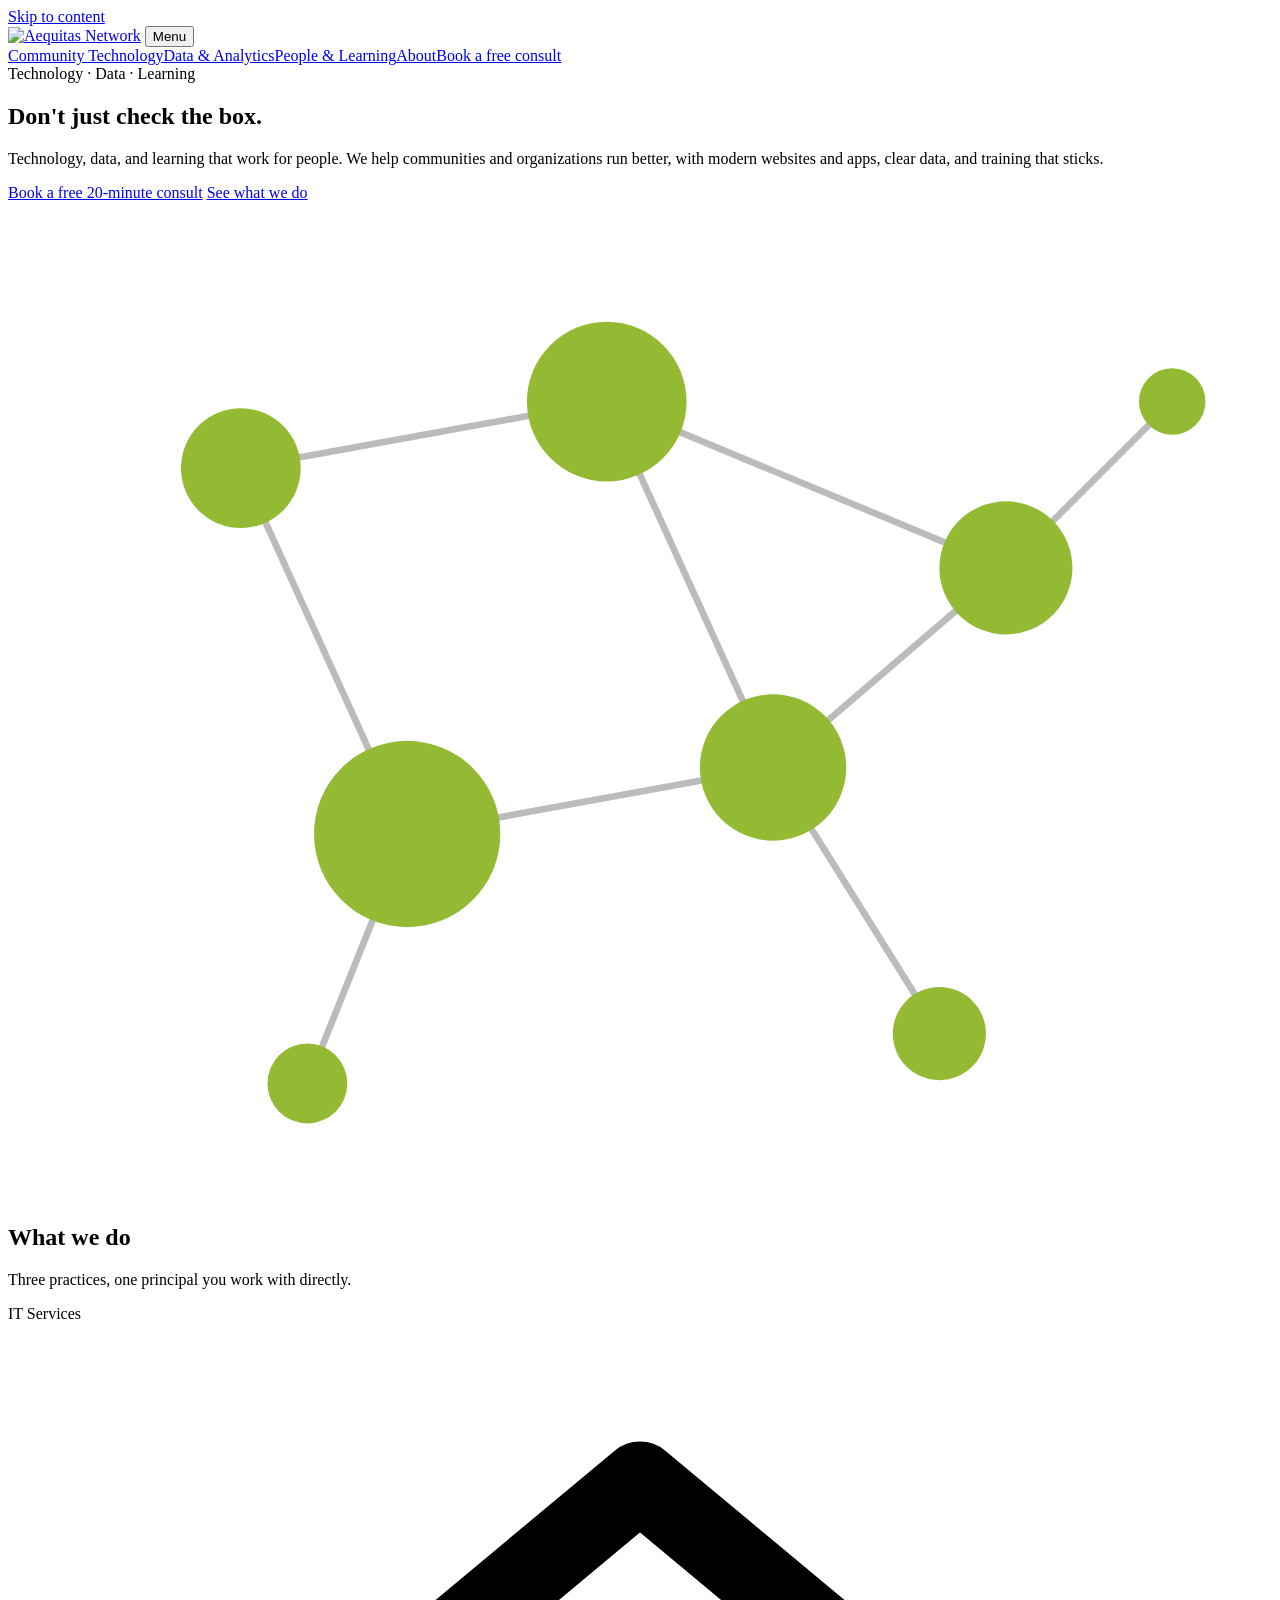
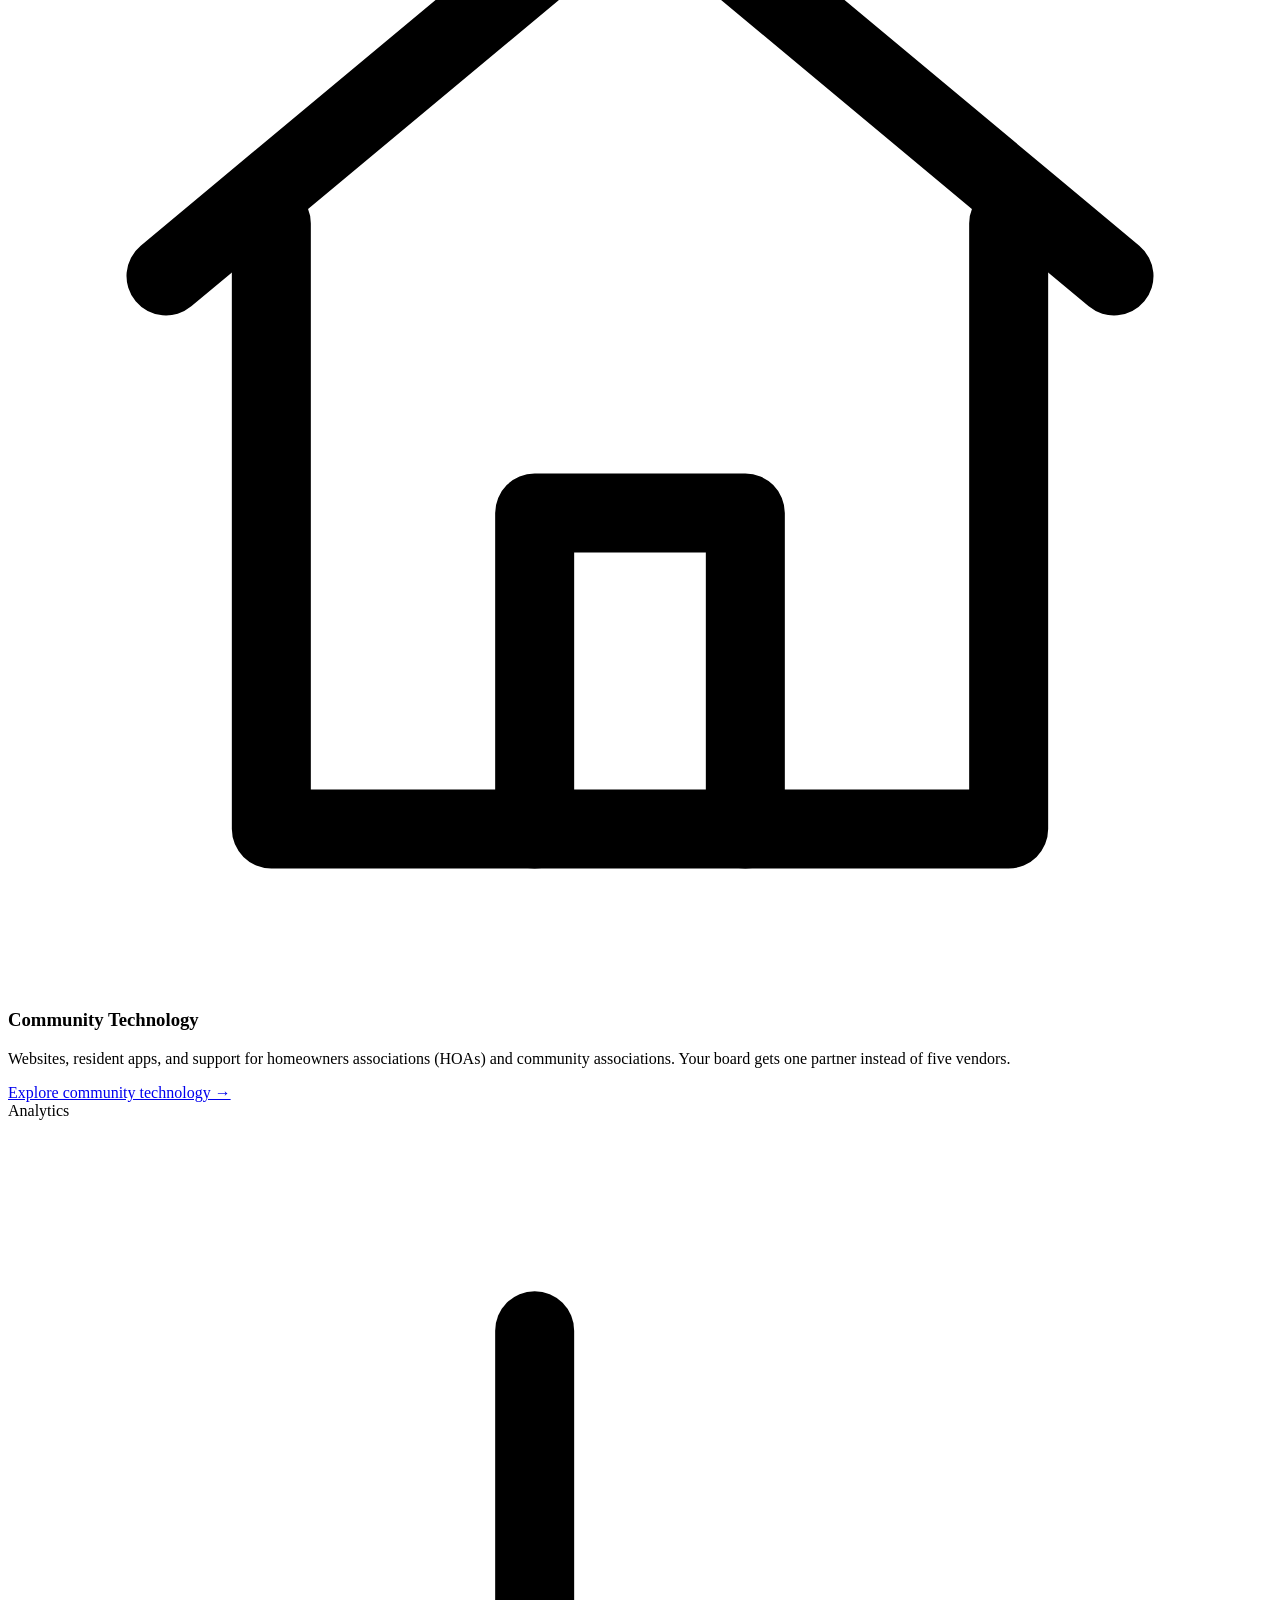
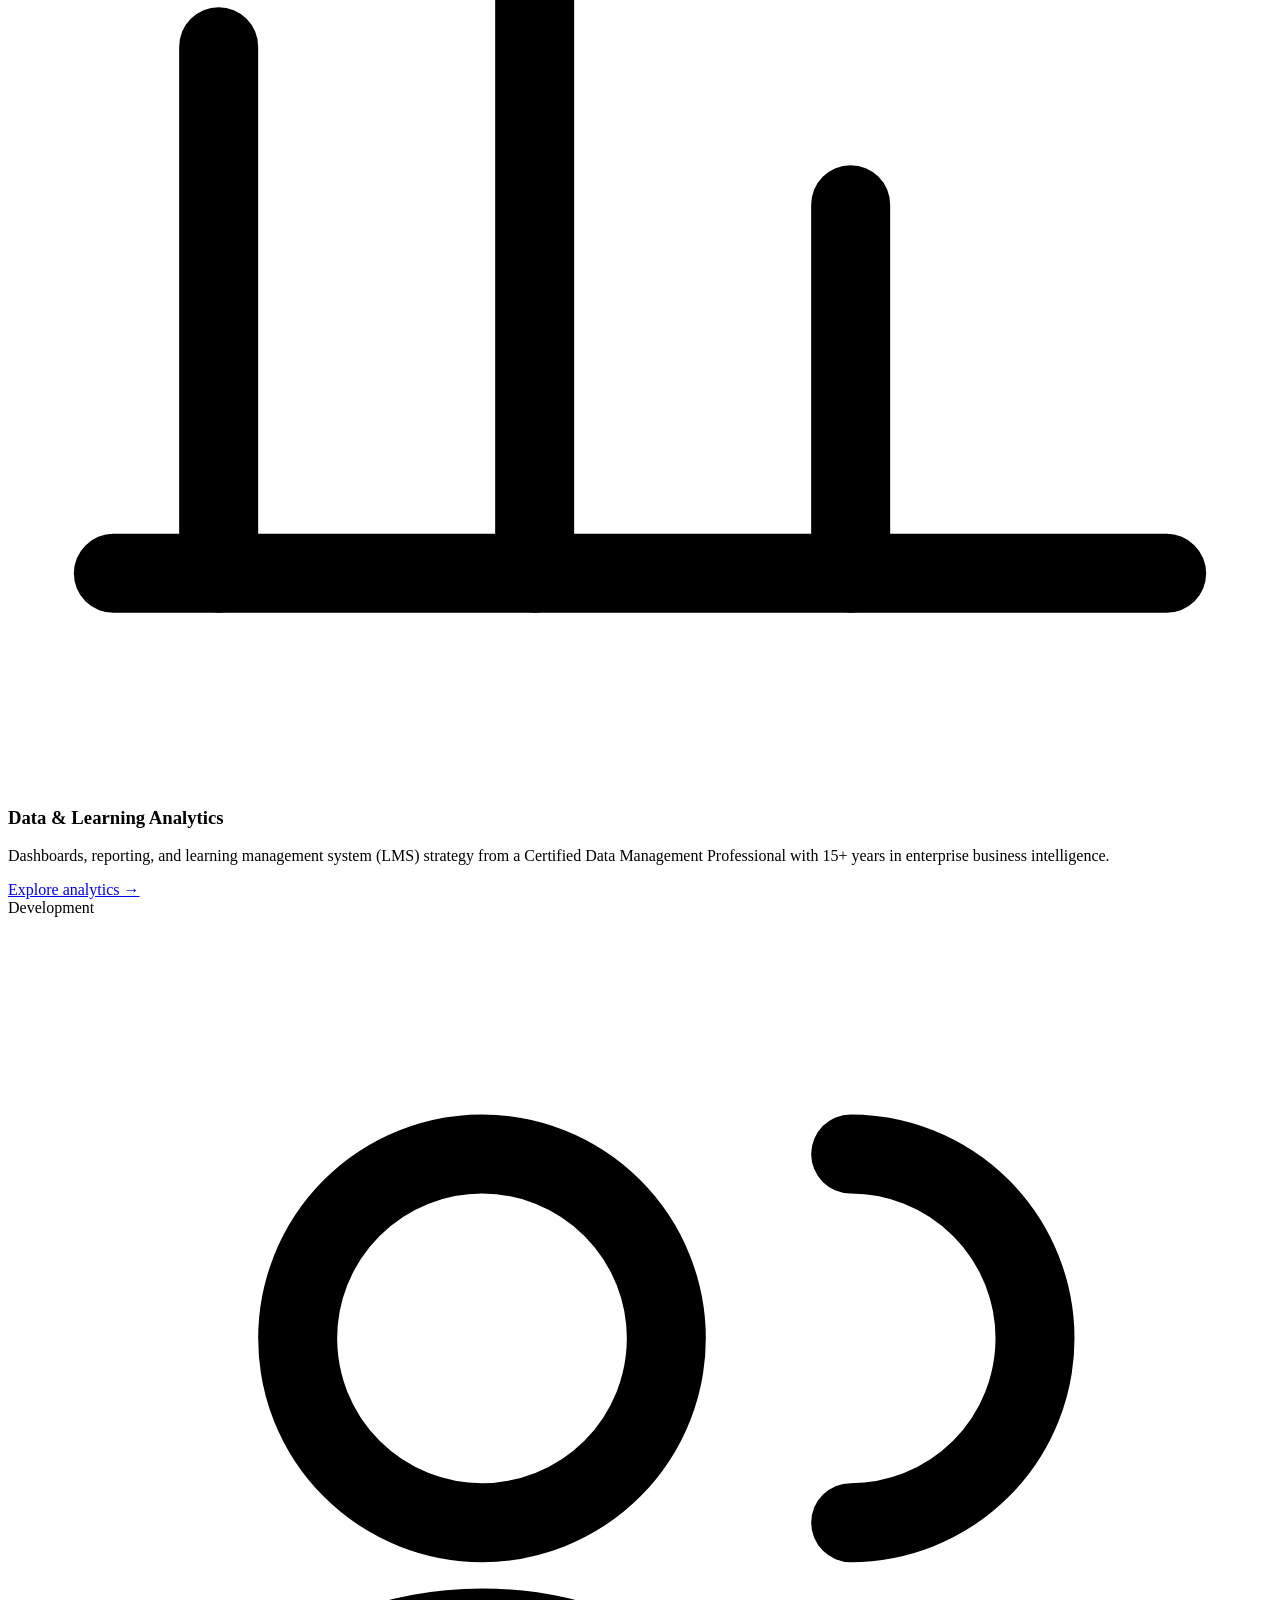
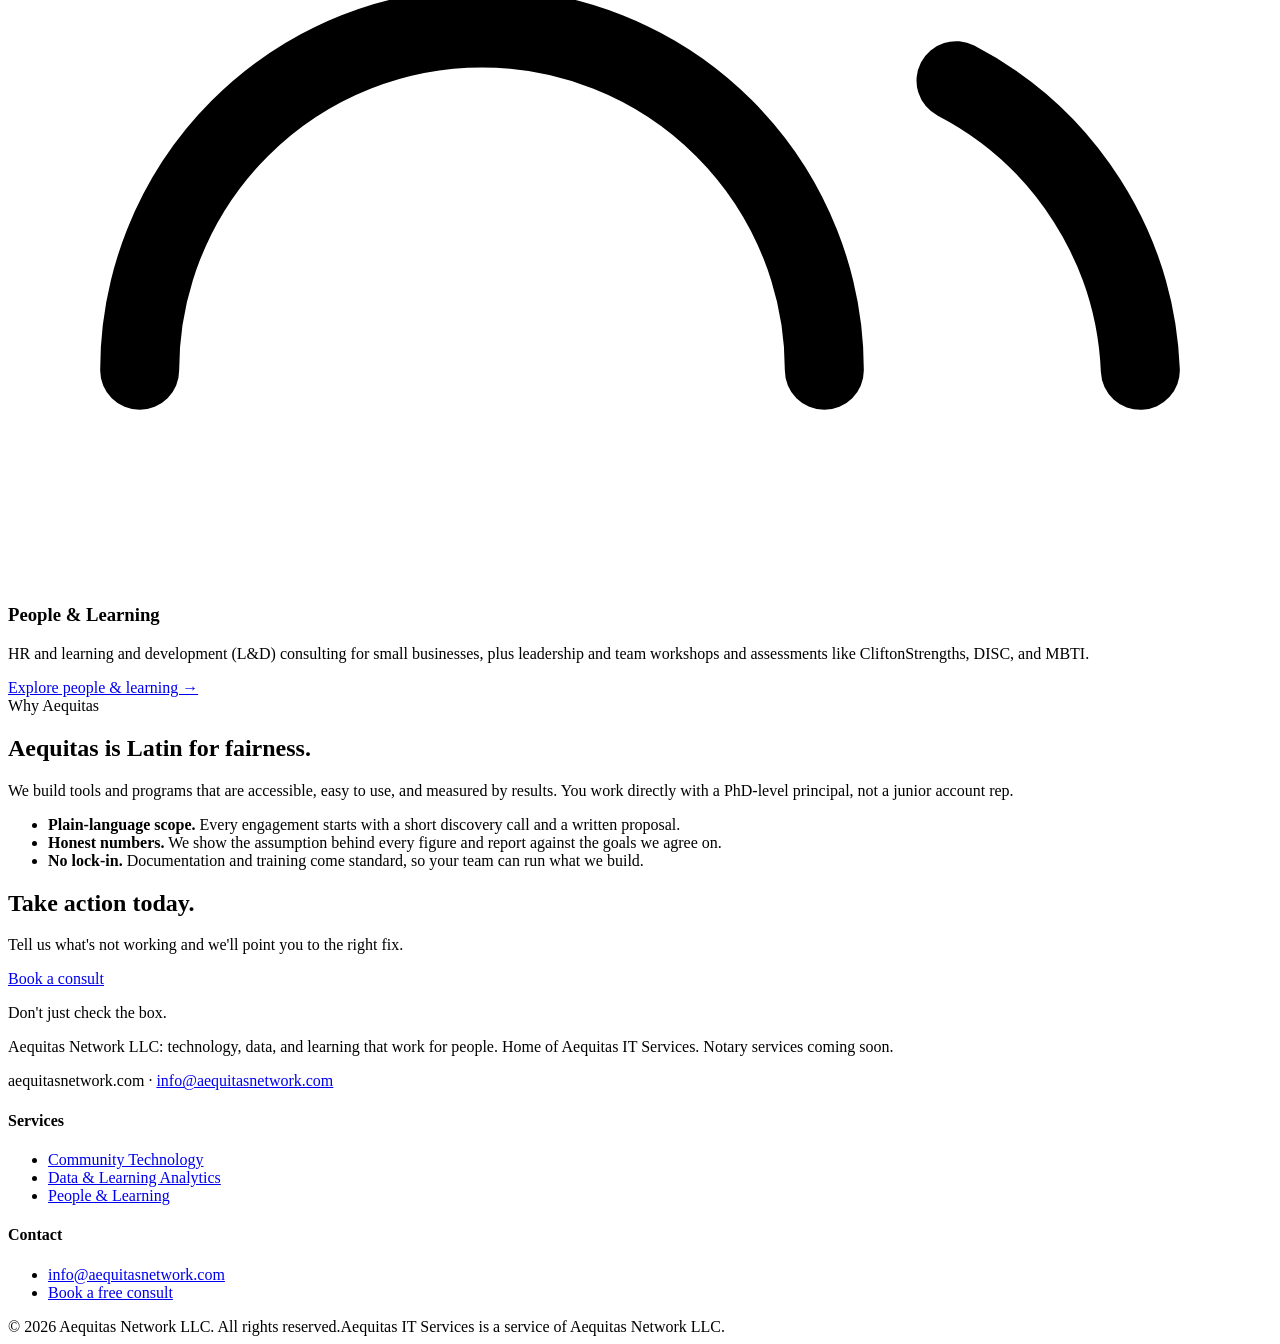
==== index.html @ b28aafee "Add site pages, build script, and custom domain" ====
<!doctype html>
<html lang="en">
<head>
<meta charset="utf-8">
<meta name="viewport" content="width=device-width, initial-scale=1">
<title>Aequitas Network | Technology, data, and learning that work for people</title>
<meta name="description" content="Aequitas Network helps HOAs, small businesses, and organizations with community technology, data and learning analytics, and HR and learning consulting.">
<meta property="og:title" content="Aequitas Network | Technology, data, and learning that work for people">
<meta property="og:description" content="Aequitas Network helps HOAs, small businesses, and organizations with community technology, data and learning analytics, and HR and learning consulting.">
<meta property="og:type" content="website">
<link rel="canonical" href="https://www.aequitasnetwork.com/">
<link rel="icon" href="assets/favicon.png" type="image/png">
<link rel="apple-touch-icon" href="assets/apple-touch-icon.png">
<meta property="og:image" content="https://www.aequitasnetwork.com/assets/aequitas-network-horizontal.png">
<link rel="preconnect" href="https://fonts.googleapis.com"><link rel="preconnect" href="https://fonts.gstatic.com" crossorigin><link href="https://fonts.googleapis.com/css2?family=Lexend:wght@400;500;600&family=Righteous&display=swap" rel="stylesheet">
<link rel="stylesheet" href="assets/styles.css">
</head>
<body>
<a class="skip" href="#main">Skip to content</a>
<header class="site-header">
  <div class="wrap">
    <a class="brand" href="index.html"><img src="assets/aequitas-network-horizontal.png" alt="Aequitas Network" width="180" height="36"></a>
    <button class="nav-toggle" aria-expanded="false" aria-controls="nav">Menu</button>
    <nav class="nav" id="nav"><a href="community-technology.html">Community Technology</a><a href="analytics.html">Data & Analytics</a><a href="people-learning.html">People & Learning</a><a href="about.html">About</a><a class="btn" href="contact.html">Book a free consult</a></nav>
  </div>
</header>
<main id="main">
<section class="hero">
  <div class="wrap hero-grid">
    <div>
      <span class="label">Technology &middot; Data &middot; Learning</span>
      <h1 class="display-xl">Don't just check the box.</h1>
      <p class="lead">Technology, data, and learning that work for people. We help communities and organizations run better, with modern websites and apps, clear data, and training that sticks.</p>
      <div class="actions">
        <a class="btn" href="contact.html">Book a free 20-minute consult</a>
        <a class="btn secondary" href="#services">See what we do</a>
      </div>
    </div>
    <svg class="nodes" viewBox="0 0 380 300" role="img" aria-label="Decorative network of connected nodes">
      <g stroke="#414042" stroke-width="2" stroke-linecap="round" opacity=".35">
        <line x1="70" y1="80" x2="180" y2="60"/><line x1="180" y1="60" x2="300" y2="110"/><line x1="70" y1="80" x2="120" y2="190"/>
        <line x1="120" y1="190" x2="230" y2="170"/><line x1="230" y1="170" x2="300" y2="110"/><line x1="180" y1="60" x2="230" y2="170"/>
        <line x1="230" y1="170" x2="280" y2="250"/><line x1="120" y1="190" x2="90" y2="265"/><line x1="300" y1="110" x2="350" y2="60"/>
      </g>
      <g fill="#94ba33">
        <circle cx="70" cy="80" r="18"/><circle cx="180" cy="60" r="24"/><circle cx="300" cy="110" r="20"/><circle cx="120" cy="190" r="28"/>
        <circle cx="230" cy="170" r="22"/><circle cx="280" cy="250" r="14"/><circle cx="90" cy="265" r="12"/><circle cx="350" cy="60" r="10"/>
      </g>
    </svg>
  </div>
</section>

<section id="services">
  <div class="wrap">
    <div class="section-head">
      <h2 class="display">What we do</h2>
      <p>Three practices, one principal you work with directly.</p>
    </div>
    <div class="grid three">
      <article class="card">
        <span class="tag it">IT Services</span>
        <div class="icon it"><svg viewBox="0 0 24 24" fill="none" stroke="currentColor" stroke-width="1.5" stroke-linecap="round" stroke-linejoin="round"><path d="M3 10.5 12 3l9 7.5"/><path d="M5 9.5V21h14V9.5"/><path d="M10 21v-6h4v6"/></svg></div>
        <h3>Community Technology</h3>
        <p>Websites, resident apps, and support for homeowners associations (HOAs) and community associations. Your board gets one partner instead of five vendors.</p>
        <a class="more it" href="community-technology.html">Explore community technology &rarr;</a>
      </article>
      <article class="card">
        <span class="tag">Analytics</span>
        <div class="icon"><svg viewBox="0 0 24 24" fill="none" stroke="currentColor" stroke-width="1.5" stroke-linecap="round" stroke-linejoin="round"><path d="M4 20V10"/><path d="M10 20V4"/><path d="M16 20v-7"/><path d="M22 20H2"/></svg></div>
        <h3>Data &amp; Learning Analytics</h3>
        <p>Dashboards, reporting, and learning management system (LMS) strategy from a Certified Data Management Professional with 15+ years in enterprise business intelligence.</p>
        <a class="more" href="analytics.html">Explore analytics &rarr;</a>
      </article>
      <article class="card">
        <span class="tag">Development</span>
        <div class="icon"><svg viewBox="0 0 24 24" fill="none" stroke="currentColor" stroke-width="1.5" stroke-linecap="round" stroke-linejoin="round"><circle cx="9" cy="8" r="3.5"/><path d="M2.5 20a6.5 6.5 0 0 1 13 0"/><path d="M16 4.5a3.5 3.5 0 0 1 0 7"/><path d="M18 14.5a6.5 6.5 0 0 1 3.5 5.5"/></svg></div>
        <h3>People &amp; Learning</h3>
        <p>HR and learning and development (L&amp;D) consulting for small businesses, plus leadership and team workshops and assessments like CliftonStrengths, DISC, and MBTI.</p>
        <a class="more" href="people-learning.html">Explore people &amp; learning &rarr;</a>
      </article>
    </div>
  </div>
</section>

<section class="alt">
  <div class="wrap grid two">
    <div>
      <span class="label">Why Aequitas</span>
      <h2 class="display">Aequitas is Latin for fairness.</h2>
      <p>We build tools and programs that are accessible, easy to use, and measured by results. You work directly with a PhD-level principal, not a junior account rep.</p>
    </div>
    <ul class="checklist">
      <li><strong>Plain-language scope.</strong> Every engagement starts with a short discovery call and a written proposal.</li>
      <li><strong>Honest numbers.</strong> We show the assumption behind every figure and report against the goals we agree on.</li>
      <li><strong>No lock-in.</strong> Documentation and training come standard, so your team can run what we build.</li>
    </ul>
  </div>
</section>

<section>
  <div class="wrap">
    <div class="cta">
      <div>
        <h2 class="display">Take action today.</h2>
        <p>Tell us what's not working and we'll point you to the right fix.</p>
      </div>
      <a class="btn" href="contact.html">Book a consult</a>
    </div>
  </div>
</section>

</main>
<footer class="site-footer">
  <div class="wrap">
    <div class="footer-grid">
      <div>
        <p class="tagline">Don't just check the box.</p>
        <p>Aequitas Network LLC: technology, data, and learning that work for people. Home of Aequitas IT Services. Notary services coming soon.</p>
        <p>aequitasnetwork.com &middot; <a href="mailto:info@aequitasnetwork.com">info@aequitasnetwork.com</a></p>
      </div>
      <div>
        <h4>Services</h4>
        <ul>
          <li><a href="community-technology.html">Community Technology</a></li>
          <li><a href="analytics.html">Data &amp; Learning Analytics</a></li>
          <li><a href="people-learning.html">People &amp; Learning</a></li>
        </ul>
      </div>
      <div>
        <h4>Contact</h4>
        <ul>
          <li><a href="mailto:info@aequitasnetwork.com">info@aequitasnetwork.com</a></li>
          <li><a href="contact.html">Book a free consult</a></li>
        </ul>
      </div>
    </div>
    <div class="fine"><span>&copy; 2026 Aequitas Network LLC. All rights reserved.</span><span>Aequitas IT Services is a service of Aequitas Network LLC.</span></div>
  </div>
</footer>
<script>
  const t = document.querySelector('.nav-toggle'), n = document.getElementById('nav');
  t.addEventListener('click', () => { const o = n.classList.toggle('open'); t.setAttribute('aria-expanded', o); });
</script>
</body>
</html>
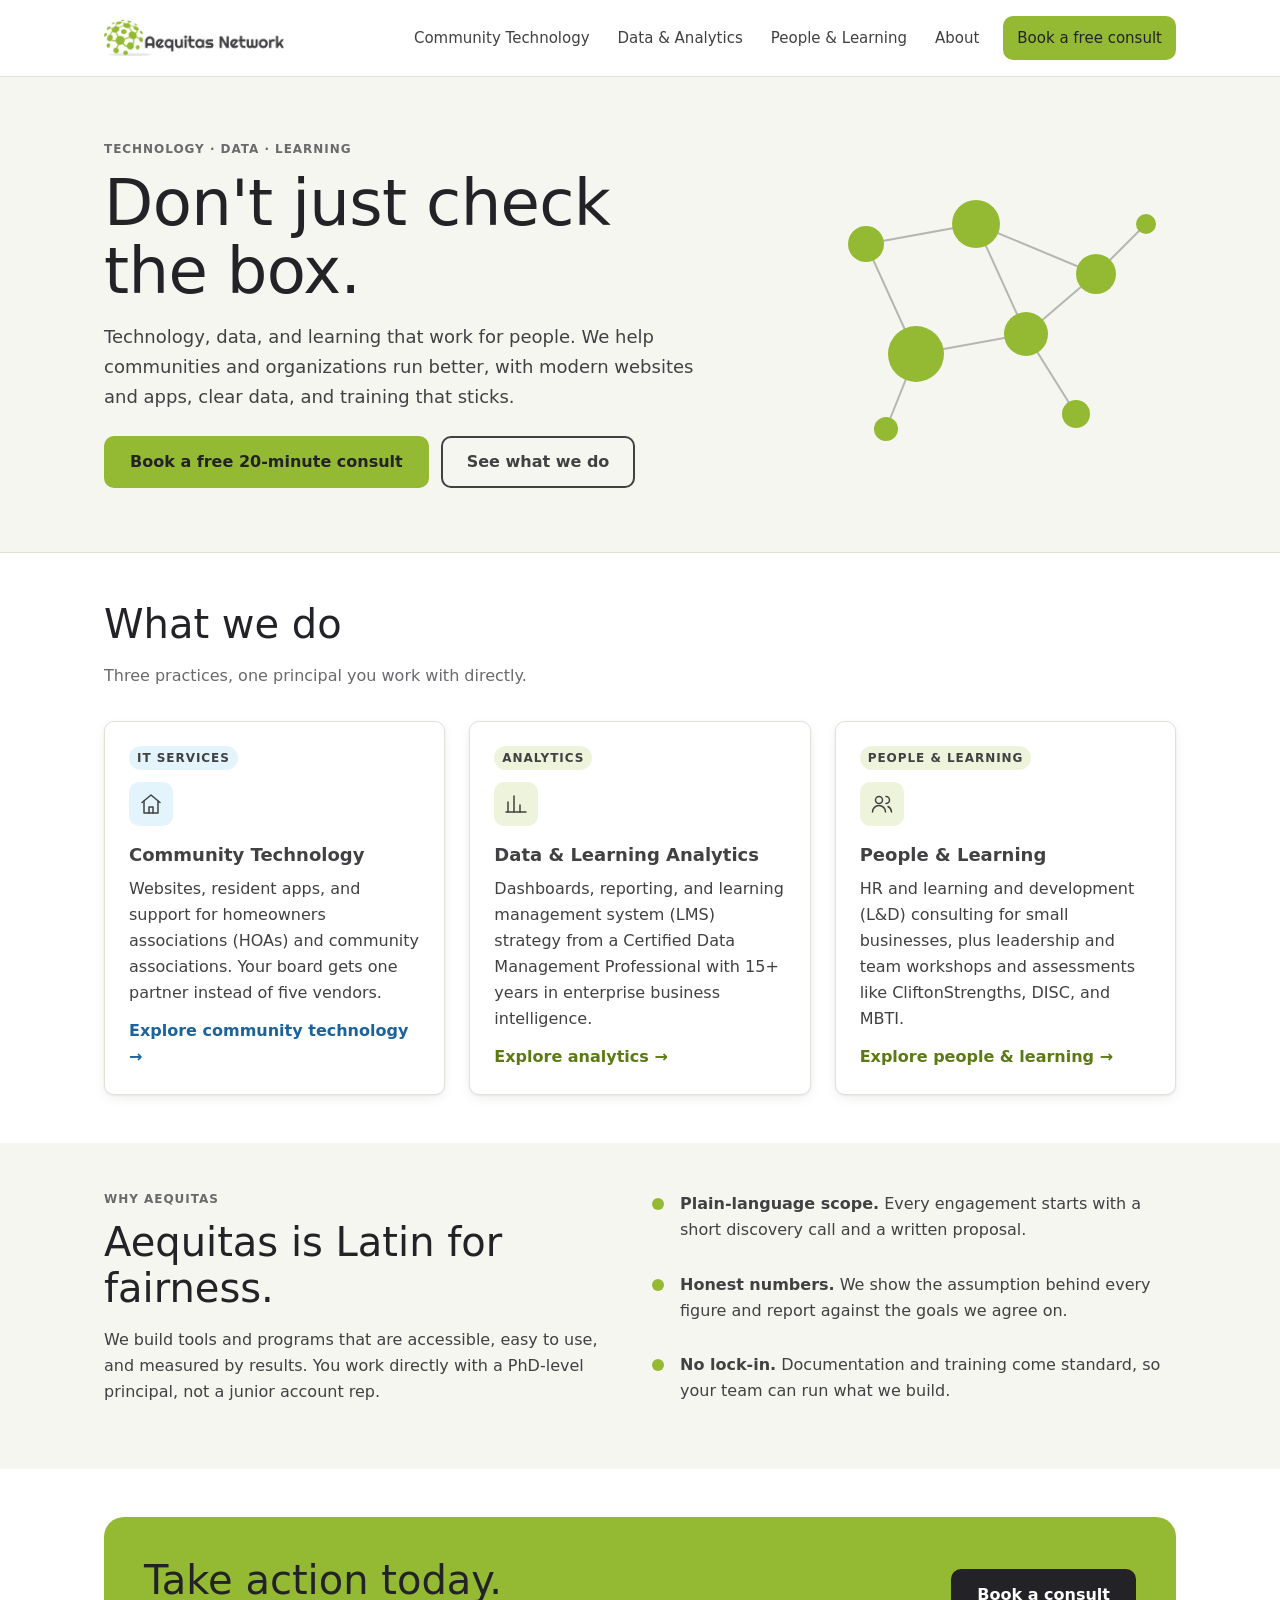
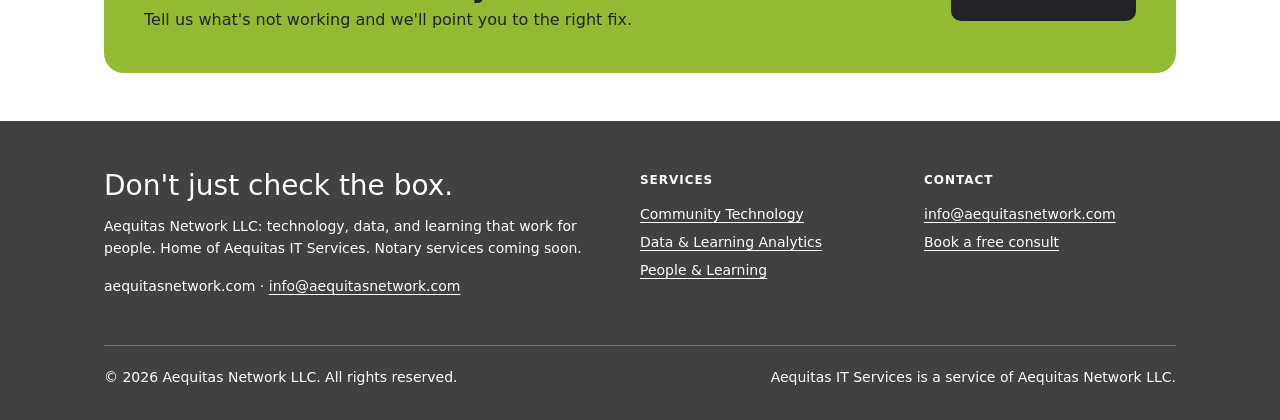
==== commit 7983106f: "Rename Development tag to People & Learning" ====
--- a/index.html
+++ b/index.html
@@ -72,7 +72,7 @@
         <a class="more" href="analytics.html">Explore analytics &rarr;</a>
       </article>
       <article class="card">
-        <span class="tag">Development</span>
+        <span class="tag">People &amp; Learning</span>
         <div class="icon"><svg viewBox="0 0 24 24" fill="none" stroke="currentColor" stroke-width="1.5" stroke-linecap="round" stroke-linejoin="round"><circle cx="9" cy="8" r="3.5"/><path d="M2.5 20a6.5 6.5 0 0 1 13 0"/><path d="M16 4.5a3.5 3.5 0 0 1 0 7"/><path d="M18 14.5a6.5 6.5 0 0 1 3.5 5.5"/></svg></div>
         <h3>People &amp; Learning</h3>
         <p>HR and learning and development (L&amp;D) consulting for small businesses, plus leadership and team workshops and assessments like CliftonStrengths, DISC, and MBTI.</p>
--- a/assets/styles.css
+++ b/assets/styles.css
@@ -0,0 +1,171 @@
+/* Aequitas Network: values from the Aequitas Network brand guide (tokens.json) */
+:root {
+  --surface: #ffffff;
+  --surface-alt: #f5f6f0;
+  --surface-inverse: #414042;
+  --ink: #414042;
+  --ink-strong: #232227;
+  --ink-muted: #6a696c;
+  --on-inverse: #ffffff;
+  --green: #94ba33;
+  --green-text: #5b7a14;
+  --on-green: #232227;
+  --green-tint: #eef4dc;
+  --blue: #01aaec;
+  --blue-deep: #1b639a;
+  --on-blue-deep: #ffffff;
+  --indigo: #2c3892;
+  --blue-tint: #e3f4fc;
+  --border: #dfe2d8;
+  --focus: #2c3892;
+  --shadow-1: 0 1px 2px rgba(35,34,39,0.08), 0 4px 12px rgba(35,34,39,0.06);
+
+  /* Accent: green on Network pages; IT Services pages switch to blue */
+  --accent-fill: var(--green);
+  --on-accent: var(--on-green);
+  --accent-text: var(--green-text);
+  --accent-tint: var(--green-tint);
+  --node: var(--green);
+
+  --radius-sm: 4px;
+  --radius-md: 10px;
+  --radius-lg: 20px;
+  --max: 1120px;
+  --display: "Righteous", "Lexend", system-ui, sans-serif;
+  --sans: "Lexend", "Segoe UI", Calibri, system-ui, sans-serif;
+}
+body.it {
+  --accent-fill: var(--blue-deep);
+  --on-accent: var(--on-blue-deep);
+  --accent-text: var(--blue-deep);
+  --accent-tint: var(--blue-tint);
+  --node: var(--blue);
+}
+
+* { box-sizing: border-box; }
+html { scroll-behavior: smooth; }
+body { margin: 0; font-family: var(--sans); font-size: 16px; line-height: 26px; color: var(--ink); background: var(--surface); }
+img { max-width: 100%; display: block; }
+a { color: var(--accent-text); text-underline-offset: 3px; }
+:focus-visible { outline: 2px solid var(--focus); outline-offset: 2px; }
+
+/* Type scale */
+.display-xl { font-family: var(--display); font-weight: 400; font-size: clamp(2.5rem, 6vw, 4rem); line-height: 1.07; letter-spacing: -0.01em; color: var(--ink-strong); margin: 0 0 16px; }
+.display { font-family: var(--display); font-weight: 400; font-size: clamp(1.75rem, 4vw, 2.5rem); line-height: 1.15; color: var(--ink-strong); margin: 0 0 16px; }
+h1, h2, h3 { font-family: var(--sans); font-weight: 600; color: var(--ink); margin: 0 0 8px; }
+h1 { font-size: 32px; line-height: 40px; }
+h2 { font-size: 24px; line-height: 32px; }
+h3 { font-size: 18px; line-height: 26px; }
+p { margin: 0 0 16px; max-width: 72ch; }
+.label { font-size: 12px; line-height: 16px; font-weight: 600; letter-spacing: 0.08em; text-transform: uppercase; color: var(--ink-muted); margin: 0 0 12px; display: block; }
+.lead { font-size: 18px; line-height: 30px; }
+small, .caption { font-size: 12px; line-height: 18px; color: var(--ink-muted); }
+
+.wrap { max-width: var(--max); margin: 0 auto; padding: 0 24px; }
+@media (max-width: 600px) { .wrap { padding: 0 16px; } }
+.skip { position: absolute; left: -999px; }
+.skip:focus { left: 16px; top: 16px; background: #fff; padding: 8px 12px; z-index: 10; }
+
+/* Header */
+.site-header { background: var(--surface); border-bottom: 1px solid var(--border); position: sticky; top: 0; z-index: 5; }
+.site-header .wrap { display: flex; align-items: center; justify-content: space-between; min-height: 76px; gap: 16px; }
+.brand img { width: 180px; height: auto; }
+.nav { display: flex; gap: 4px; align-items: center; }
+.nav a { text-decoration: none; color: var(--ink); padding: 8px 12px; border-radius: var(--radius-md); font-size: 15px; font-weight: 500; }
+.nav a:hover, .nav a[aria-current="page"] { color: var(--green-text); background: var(--green-tint); }
+.nav .btn { margin-left: 8px; color: var(--on-green); background: var(--green); border-color: var(--green); }
+.nav-toggle { display: none; background: none; border: 1px solid #8a8f80; border-radius: var(--radius-sm); padding: 8px 12px; font: inherit; color: var(--ink); cursor: pointer; }
+@media (max-width: 900px) {
+  .nav-toggle { display: block; }
+  .brand img { width: 150px; }
+  .nav { display: none; position: absolute; top: 76px; left: 0; right: 0; background: var(--surface); flex-direction: column; align-items: stretch; padding: 12px 16px 20px; border-bottom: 1px solid var(--border); }
+  .nav.open { display: flex; }
+  .nav .btn { margin: 8px 0 0; text-align: center; }
+}
+
+/* Buttons */
+.btn { display: inline-block; background: var(--accent-fill); color: var(--on-accent); text-decoration: none; padding: 12px 24px; border-radius: var(--radius-md); font-weight: 600; font-size: 16px; line-height: 24px; border: 2px solid var(--accent-fill); }
+.btn:hover { filter: brightness(1.06); }
+.btn.secondary { background: transparent; color: var(--ink); border-color: var(--ink); }
+.btn.on-dark { background: var(--surface); color: var(--ink-strong); border-color: var(--surface); }
+
+/* Hero */
+.hero { padding: 64px 0; background: var(--surface-alt); border-bottom: 1px solid var(--border); }
+.hero-grid { display: grid; grid-template-columns: 1.4fr 1fr; gap: 48px; align-items: center; }
+.hero .actions { display: flex; gap: 12px; flex-wrap: wrap; margin-top: 24px; }
+.hero .nodes { width: 100%; max-width: 380px; justify-self: end; }
+.hero .sub-logo { width: 220px; justify-self: end; background: var(--surface); border-radius: var(--radius-lg); padding: 16px; }
+@media (max-width: 860px) { .hero-grid { grid-template-columns: 1fr; } .hero .nodes { display: none; } .hero .sub-logo { justify-self: start; width: 160px; } }
+.endorse { font-size: 14px; color: var(--ink-muted); margin-top: 16px; }
+
+/* Sections */
+section { padding: 48px 0; }
+section.alt { background: var(--surface-alt); }
+.section-head { margin-bottom: 32px; }
+.section-head p { color: var(--ink-muted); }
+
+.grid { display: grid; gap: 24px; }
+.grid.three { grid-template-columns: repeat(auto-fit, minmax(260px, 1fr)); }
+.grid.two { grid-template-columns: repeat(2, 1fr); }
+@media (max-width: 760px) { .grid.two { grid-template-columns: 1fr; } }
+
+.card { background: var(--surface); border: 1px solid var(--border); border-radius: var(--radius-md); padding: 24px; display: flex; flex-direction: column; }
+section:not(.alt) .card { box-shadow: var(--shadow-1); }
+.card p { color: var(--ink); margin-bottom: 12px; }
+.card .more { margin-top: auto; font-weight: 600; text-decoration: none; color: var(--accent-text); }
+.card .more.it { color: var(--blue-deep); }
+.icon { width: 44px; height: 44px; border-radius: var(--radius-md); background: var(--accent-tint); color: var(--ink); display: grid; place-items: center; margin-bottom: 16px; }
+.icon.it { background: var(--blue-tint); }
+.icon svg { width: 24px; height: 24px; }
+
+.tag { display: inline-block; align-self: flex-start; font-size: 12px; line-height: 16px; font-weight: 600; letter-spacing: 0.08em; text-transform: uppercase; padding: 4px 8px; border-radius: 999px; background: var(--green-tint); color: var(--ink); margin-bottom: 12px; }
+.tag.it { background: var(--blue-tint); }
+
+.checklist { list-style: none; padding: 0; margin: 0; display: grid; gap: 12px; }
+.checklist li { padding-left: 28px; position: relative; }
+.checklist li::before { content: ""; position: absolute; left: 0; top: 7px; width: 12px; height: 12px; border-radius: 999px; background: var(--node); }
+
+/* Tables */
+.table-wrap { overflow-x: auto; border: 1px solid var(--border); border-radius: var(--radius-sm); background: var(--surface); }
+table { width: 100%; border-collapse: collapse; min-width: 540px; font-size: 14px; line-height: 22px; }
+th, td { text-align: left; padding: 12px 16px; border-bottom: 1px solid var(--border); vertical-align: top; }
+th { font-size: 12px; text-transform: uppercase; letter-spacing: 0.08em; color: var(--ink-muted); background: var(--surface-alt); font-weight: 600; }
+tbody tr:nth-child(even) td { background: var(--surface-alt); }
+tr:last-child td { border-bottom: none; }
+
+/* Steps: numbered nodes joined by a connector line */
+.steps { list-style: none; padding: 0; margin: 0; display: grid; gap: 24px; grid-template-columns: repeat(4, 1fr); counter-reset: step; position: relative; }
+.steps::before { content: ""; position: absolute; top: 18px; left: 18px; right: 18px; height: 2px; background: var(--ink); opacity: .25; }
+.steps li { counter-increment: step; position: relative; }
+.steps li::before { content: counter(step); display: grid; place-items: center; width: 36px; height: 36px; border-radius: 999px; background: var(--accent-fill); color: var(--on-accent); font-weight: 600; margin-bottom: 12px; position: relative; }
+@media (max-width: 760px) { .steps { grid-template-columns: 1fr 1fr; } .steps::before { display: none; } }
+
+/* Team */
+.person { display: grid; grid-template-columns: 160px 1fr; gap: 32px; align-items: start; }
+.avatar { width: 160px; height: 160px; border-radius: 999px; object-fit: cover; background: var(--green-tint); color: var(--ink); display: grid; place-items: center; font-family: var(--display); font-size: 44px; }
+.person .role { font-size: 12px; font-weight: 600; letter-spacing: 0.08em; text-transform: uppercase; color: var(--ink-muted); margin-bottom: 12px; }
+@media (max-width: 640px) { .person { grid-template-columns: 1fr; } .avatar { width: 120px; height: 120px; } }
+
+/* CTA band: one strong accent block */
+.cta { background: var(--accent-fill); color: var(--on-accent); border-radius: var(--radius-lg); padding: 40px; display: flex; justify-content: space-between; align-items: center; gap: 24px; flex-wrap: wrap; }
+.cta .display { color: var(--on-accent); margin-bottom: 4px; }
+.cta p { margin: 0; }
+.cta .btn { background: var(--ink-strong); color: #fff; border-color: var(--ink-strong); }
+body.it .cta .btn { background: #fff; color: var(--blue-deep); border-color: #fff; }
+
+.tags { display: flex; flex-wrap: wrap; gap: 8px; }
+.tags span { background: var(--green-tint); color: var(--ink); padding: 4px 12px; border-radius: 999px; font-size: 14px; font-weight: 500; }
+
+/* Contact */
+.contact-list { list-style: none; padding: 0; margin: 0; display: grid; gap: 16px; }
+.contact-list li { background: var(--surface-alt); border: 1px solid var(--border); border-radius: var(--radius-md); padding: 20px 24px; }
+
+/* Footer */
+.site-footer { background: var(--surface-inverse); color: var(--on-inverse); padding: 48px 0 32px; font-size: 14px; line-height: 22px; }
+.site-footer a { color: var(--on-inverse); }
+.footer-grid { display: grid; gap: 32px; grid-template-columns: 2fr 1fr 1fr; }
+.site-footer h4 { font-size: 12px; letter-spacing: 0.08em; text-transform: uppercase; margin: 0 0 12px; font-weight: 600; }
+.site-footer .tagline { font-family: var(--display); font-size: 28px; line-height: 34px; margin: 0 0 12px; }
+.site-footer ul { list-style: none; padding: 0; margin: 0; display: grid; gap: 6px; }
+.site-footer .fine { border-top: 1px solid rgba(255,255,255,.25); margin-top: 32px; padding-top: 20px; display: flex; justify-content: space-between; flex-wrap: wrap; gap: 8px; }
+@media (max-width: 760px) { .footer-grid { grid-template-columns: 1fr; } }
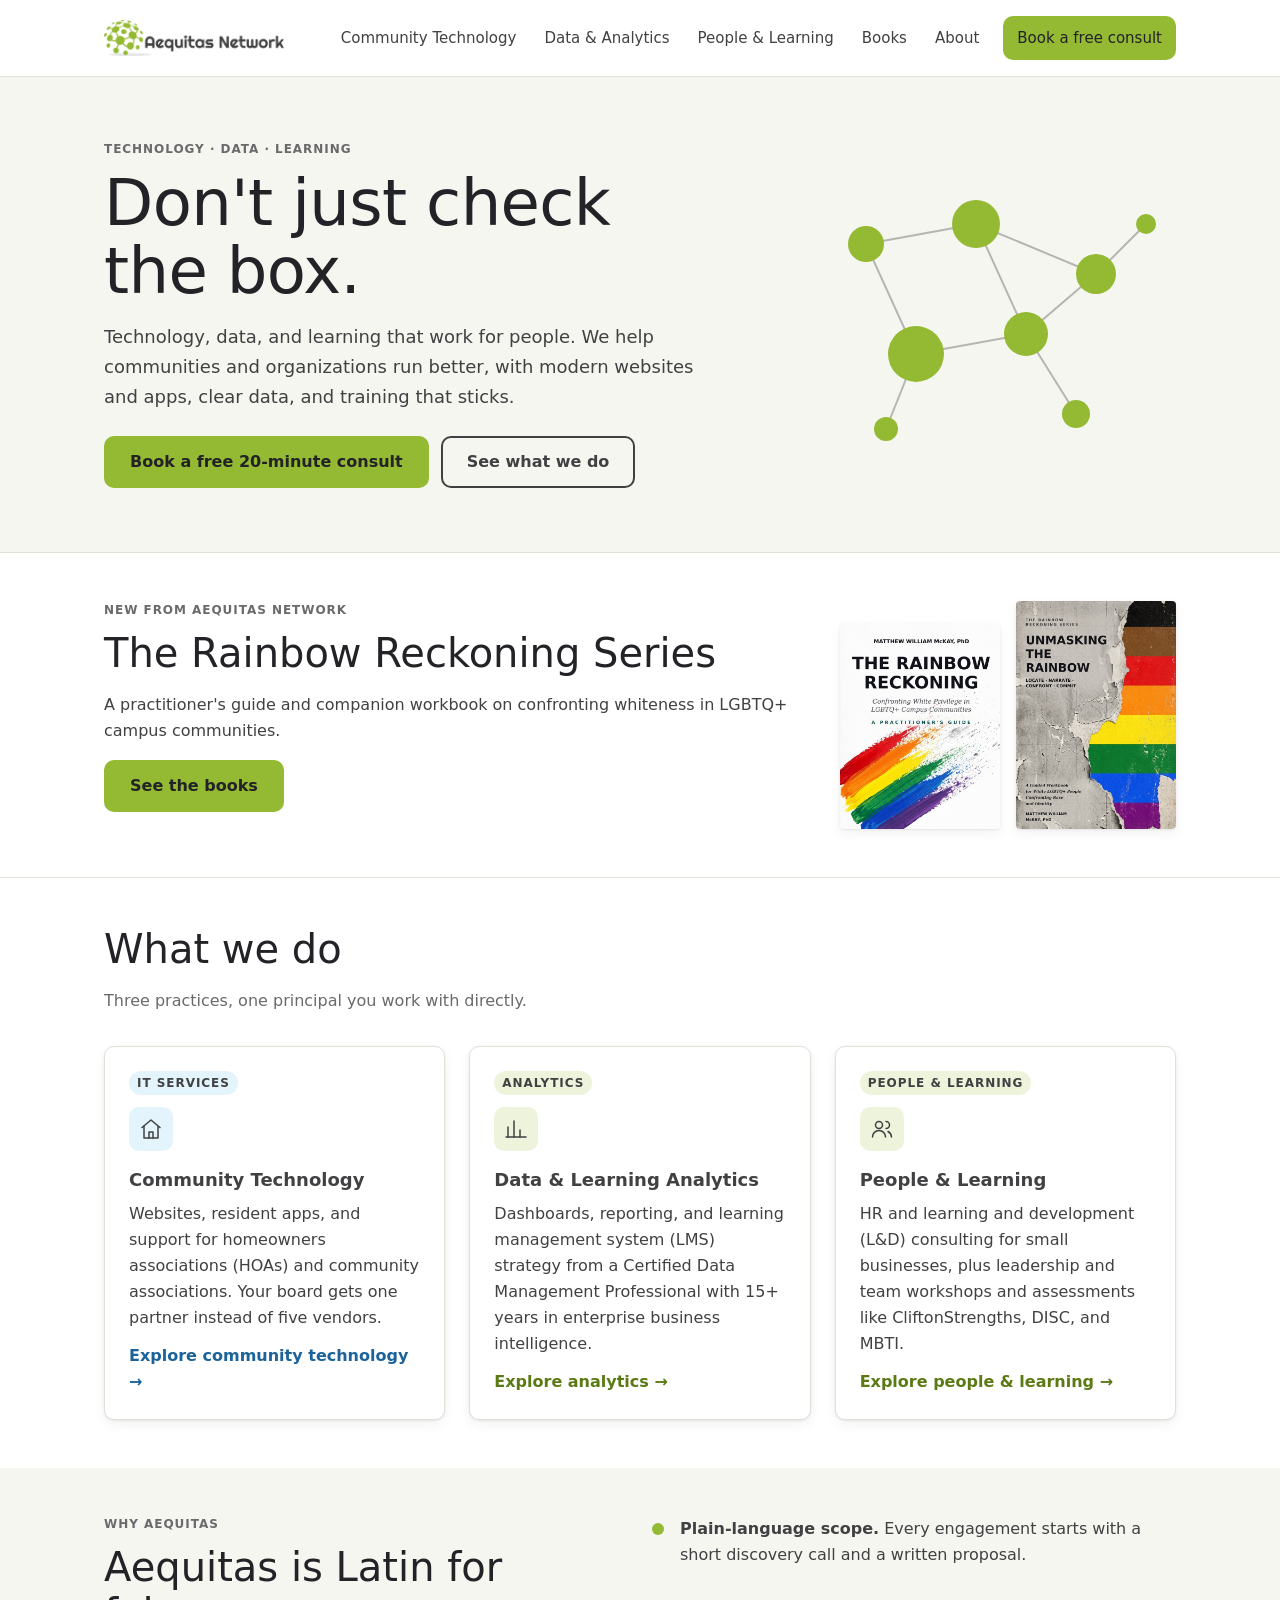
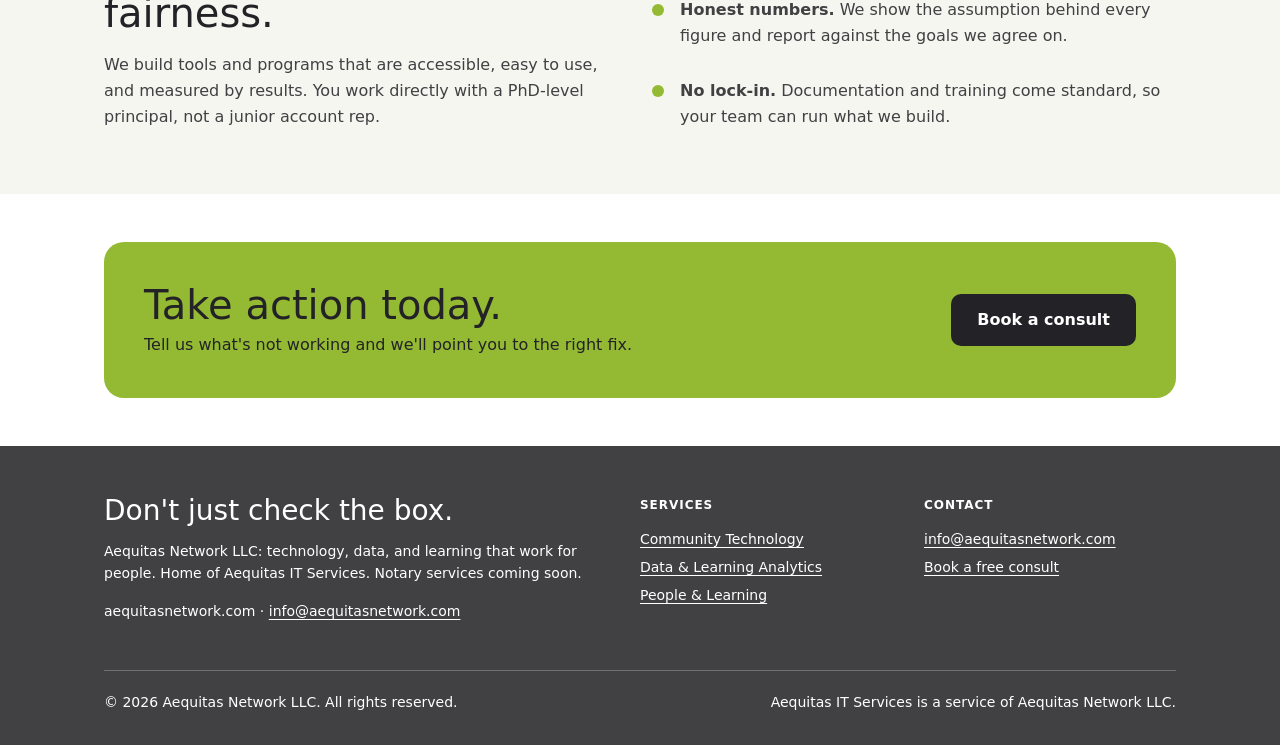
==== commit 12f2a02f: "Add Books page for the Rainbow Reckoning series Co-Authored-By: Claude Opus 5.5 <noreply@anthropic.c" ====
--- a/index.html
+++ b/index.html
@@ -11,7 +11,11 @@
 <link rel="canonical" href="https://www.aequitasnetwork.com/">
 <link rel="icon" href="assets/favicon.png" type="image/png">
 <link rel="apple-touch-icon" href="assets/apple-touch-icon.png">
-<meta property="og:image" content="https://www.aequitasnetwork.com/assets/aequitas-network-horizontal.png">
+<meta property="og:image" content="https://www.aequitasnetwork.com/assets/og-image.png">
+<meta property="og:image:width" content="1200">
+<meta property="og:image:height" content="630">
+<meta property="og:image:alt" content="Aequitas Network: Don't just check the box.">
+<meta name="twitter:card" content="summary_large_image">
 <link rel="preconnect" href="https://fonts.googleapis.com"><link rel="preconnect" href="https://fonts.gstatic.com" crossorigin><link href="https://fonts.googleapis.com/css2?family=Lexend:wght@400;500;600&family=Righteous&display=swap" rel="stylesheet">
 <link rel="stylesheet" href="assets/styles.css">
 </head>
@@ -21,7 +25,7 @@
   <div class="wrap">
     <a class="brand" href="index.html"><img src="assets/aequitas-network-horizontal.png" alt="Aequitas Network" width="180" height="36"></a>
     <button class="nav-toggle" aria-expanded="false" aria-controls="nav">Menu</button>
-    <nav class="nav" id="nav"><a href="community-technology.html">Community Technology</a><a href="analytics.html">Data & Analytics</a><a href="people-learning.html">People & Learning</a><a href="about.html">About</a><a class="btn" href="contact.html">Book a free consult</a></nav>
+    <nav class="nav" id="nav"><a href="community-technology.html">Community Technology</a><a href="analytics.html">Data & Analytics</a><a href="people-learning.html">People & Learning</a><a href="books.html">Books</a><a href="about.html">About</a><a class="btn" href="contact.html">Book a free consult</a></nav>
   </div>
 </header>
 <main id="main">
@@ -47,6 +51,21 @@
         <circle cx="230" cy="170" r="22"/><circle cx="280" cy="250" r="14"/><circle cx="90" cy="265" r="12"/><circle cx="350" cy="60" r="10"/>
       </g>
     </svg>
+  </div>
+</section>
+
+<section class="new-books">
+  <div class="wrap new-books-grid">
+    <div>
+      <span class="label">New from Aequitas Network</span>
+      <h2 class="display">The Rainbow Reckoning Series</h2>
+      <p>A practitioner's guide and companion workbook on confronting whiteness in LGBTQ+ campus communities.</p>
+      <p><a class="btn" href="books.html">See the books</a></p>
+    </div>
+    <div class="new-books-covers">
+      <a href="books.html"><img src="images/RainbowReckoning_cover.jpg" alt="The Rainbow Reckoning" width="160" height="207"></a>
+      <a href="books.html"><img src="images/UnmaskingTheRainbow_cover.jpg" alt="Unmasking the Rainbow" width="160" height="229"></a>
+    </div>
   </div>
 </section>
 
--- a/assets/styles.css
+++ b/assets/styles.css
@@ -94,7 +94,7 @@
 .hero-grid { display: grid; grid-template-columns: 1.4fr 1fr; gap: 48px; align-items: center; }
 .hero .actions { display: flex; gap: 12px; flex-wrap: wrap; margin-top: 24px; }
 .hero .nodes { width: 100%; max-width: 380px; justify-self: end; }
-.hero .sub-logo { width: 220px; justify-self: end; background: var(--surface); border-radius: var(--radius-lg); padding: 16px; }
+.hero .sub-logo { width: 220px; height: auto; box-sizing: content-box; justify-self: end; background: var(--surface); border-radius: var(--radius-lg); padding: 16px; }
 @media (max-width: 860px) { .hero-grid { grid-template-columns: 1fr; } .hero .nodes { display: none; } .hero .sub-logo { justify-self: start; width: 160px; } }
 .endorse { font-size: 14px; color: var(--ink-muted); margin-top: 16px; }
 
@@ -169,3 +169,51 @@
 .site-footer ul { list-style: none; padding: 0; margin: 0; display: grid; gap: 6px; }
 .site-footer .fine { border-top: 1px solid rgba(255,255,255,.25); margin-top: 32px; padding-top: 20px; display: flex; justify-content: space-between; flex-wrap: wrap; gap: 8px; }
 @media (max-width: 760px) { .footer-grid { grid-template-columns: 1fr; } }
+
+/* Consult form */
+.contact-grid { display: grid; grid-template-columns: 2fr 1fr; gap: 32px; align-items: start; }
+@media (max-width: 860px) { .contact-grid { grid-template-columns: 1fr; } }
+.consult-form, .form-thanks { background: var(--surface-alt); border: 1px solid var(--border); border-radius: var(--radius-lg); padding: 32px; }
+.consult-form .display { margin-bottom: 24px; }
+.field-row { display: grid; grid-template-columns: 1fr 1fr; gap: 16px; }
+@media (max-width: 600px) { .field-row { grid-template-columns: 1fr; } .consult-form { padding: 24px 16px; } }
+.field { display: flex; flex-direction: column; gap: 6px; margin: 0 0 20px; border: 0; padding: 0; min-width: 0; }
+.field label, .field legend { font-weight: 600; font-size: 14px; color: var(--ink); padding: 0; }
+.req { color: #b8364a; }
+.opt { font-weight: 400; color: var(--ink-muted); }
+.field input, .field textarea { font: inherit; color: var(--ink); background: var(--surface); border: 1px solid #8a8f80; border-radius: var(--radius-sm); padding: 12px 14px; width: 100%; }
+.field textarea { resize: vertical; min-height: 120px; }
+.field input:focus-visible, .field textarea:focus-visible { outline: 2px solid var(--focus); outline-offset: 2px; border-color: var(--focus); }
+.choices { display: grid; grid-template-columns: 1fr 1fr; gap: 10px; margin-top: 8px; }
+@media (max-width: 600px) { .choices { grid-template-columns: 1fr; } }
+.field .choice { display: flex; align-items: center; gap: 10px; background: var(--surface); border: 1px solid var(--border); border-radius: var(--radius-md); padding: 12px 14px; font-weight: 500 !important; cursor: pointer; }
+.choice:has(input:checked) { border-color: var(--green-text); background: var(--green-tint); }
+.choice input { accent-color: var(--green-text); width: 18px; height: 18px; }
+.form-error { color: #b8364a; font-weight: 600; }
+.form-note { margin-top: 12px; }
+.consult-form .btn { cursor: pointer; }
+.contact-side .label { margin-top: 4px; }
+.contact-side p { margin-bottom: 20px; }
+
+/* Books */
+.book-grid { display: grid; grid-template-columns: 300px 1fr; gap: 48px; align-items: start; }
+.book .cover { width: 100%; height: auto; border-radius: var(--radius-sm); box-shadow: var(--shadow-1); }
+.book .display { margin-bottom: 4px; }
+.book .subtitle { font-size: 18px; line-height: 28px; font-style: italic; color: var(--ink-muted); margin-bottom: 24px; }
+.book blockquote { margin: 0 0 16px; padding: 4px 0 4px 20px; border-left: 4px solid var(--accent-fill); max-width: 68ch; font-size: 17px; line-height: 28px; color: var(--ink-strong); }
+.book blockquote cite { display: block; font-style: normal; font-size: 14px; color: var(--ink-muted); margin-top: 4px; }
+.book .checklist { margin: 8px 0 24px; }
+.book .meta { font-size: 14px; line-height: 22px; color: var(--ink-muted); }
+.book .buttons { display: flex; flex-wrap: wrap; gap: 12px; }
+.cta .cta-actions { display: flex; flex-wrap: wrap; align-items: center; gap: 12px; }
+.cta .cta-actions a:not(.btn) { color: var(--on-accent); overflow-wrap: anywhere; }
+.new-books { border-bottom: 1px solid var(--border); }
+.new-books-grid { display: grid; grid-template-columns: 1fr auto; gap: 48px; align-items: center; }
+.new-books-covers { display: flex; gap: 16px; align-items: flex-end; }
+.new-books-covers img { width: 160px; height: auto; border-radius: var(--radius-sm); box-shadow: var(--shadow-1); }
+@media (max-width: 760px) {
+  .book-grid, .new-books-grid { grid-template-columns: 1fr; gap: 24px; }
+  .book .cover { max-width: 220px; }
+  .new-books-covers img { width: calc(50% - 8px); max-width: 160px; }
+  .for-institutions .cta { padding: 28px 20px; }
+}
